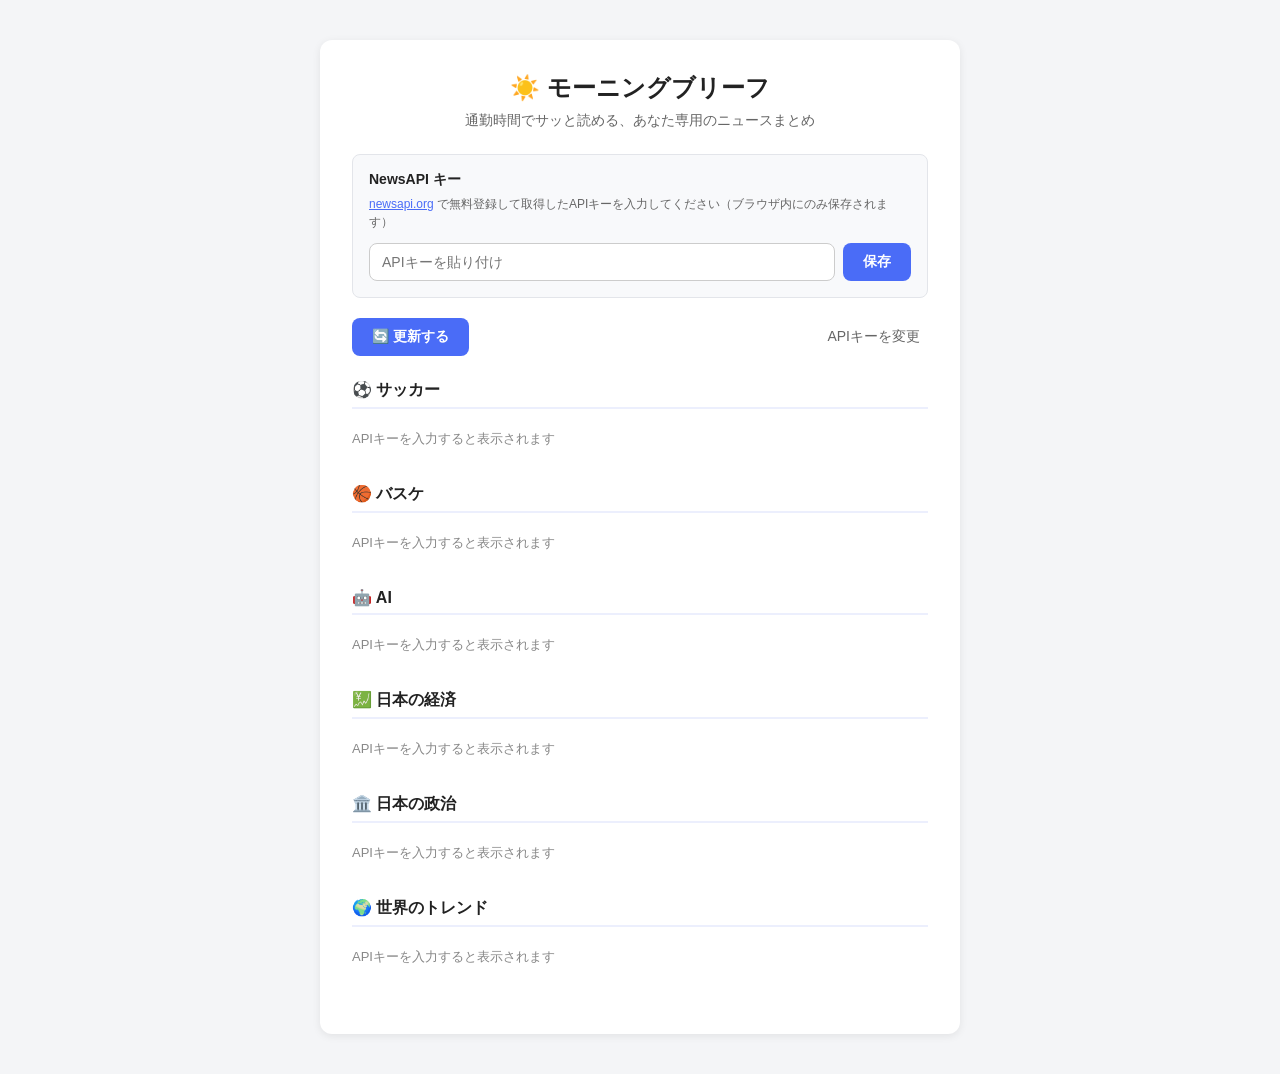
==== 002-morning-brief/index.html @ 2c719d94 "practiceリポジトリの初期セットアップ CLAUDE.mdの運用ルールを整備し、001-ai-daily-loggerと002-morning-briefを 1つのリポジトリに統合。001にRE" ====
<!DOCTYPE html>
<html lang="ja">
<head>
  <meta charset="UTF-8">
  <meta name="viewport" content="width=device-width, initial-scale=1.0">
  <title>モーニングブリーフ</title>
  <link rel="stylesheet" href="style.css">
</head>
<body>
  <div class="container">
    <header>
      <h1>☀️ モーニングブリーフ</h1>
      <p class="subtitle">通勤時間でサッと読める、あなた専用のニュースまとめ</p>
    </header>

    <section id="api-key-section" class="api-key-section">
      <label for="api-key-input">NewsAPI キー</label>
      <p class="hint">
        <a href="https://newsapi.org/register" target="_blank" rel="noopener">newsapi.org</a>
        で無料登録して取得したAPIキーを入力してください（ブラウザ内にのみ保存されます）
      </p>
      <div class="api-key-row">
        <input type="text" id="api-key-input" placeholder="APIキーを貼り付け">
        <button id="save-key-btn">保存</button>
      </div>
    </section>

    <div class="toolbar">
      <button id="refresh-btn">🔄 更新する</button>
      <button id="change-key-btn" class="link-btn">APIキーを変更</button>
    </div>

    <main id="feed"></main>
  </div>

  <script src="script.js"></script>
</body>
</html>
---- 002-morning-brief/style.css ----
* {
  box-sizing: border-box;
}

body {
  margin: 0;
  padding: 40px 16px;
  background: #f4f5f7;
  font-family: "Hiragino Kaku Gothic ProN", "Yu Gothic", sans-serif;
  color: #222;
}

.container {
  max-width: 640px;
  margin: 0 auto;
  background: #fff;
  border-radius: 12px;
  padding: 32px;
  box-shadow: 0 2px 8px rgba(0, 0, 0, 0.08);
}

header {
  text-align: center;
  margin-bottom: 24px;
}

h1 {
  margin: 0 0 8px;
  font-size: 24px;
}

.subtitle {
  margin: 0;
  color: #666;
  font-size: 14px;
}

/* API key section */

.api-key-section {
  background: #f8f9fb;
  border: 1px solid #e3e5ea;
  border-radius: 8px;
  padding: 16px;
  margin-bottom: 20px;
}

.api-key-section label {
  display: block;
  font-weight: bold;
  font-size: 14px;
  margin-bottom: 6px;
}

.api-key-section .hint {
  margin: 0 0 12px;
  font-size: 12px;
  color: #666;
  line-height: 1.5;
}

.api-key-section .hint a {
  color: #4a6cf7;
}

.api-key-row {
  display: flex;
  gap: 8px;
}

#api-key-input {
  flex: 1;
  padding: 10px 12px;
  border: 1px solid #ccc;
  border-radius: 8px;
  font-size: 14px;
}

#api-key-input:focus {
  outline: none;
  border-color: #6c8ef5;
}

/* Toolbar */

.toolbar {
  display: flex;
  align-items: center;
  justify-content: space-between;
  margin-bottom: 24px;
}

button {
  padding: 10px 20px;
  border: none;
  border-radius: 8px;
  background: #4a6cf7;
  color: #fff;
  font-size: 14px;
  font-weight: bold;
  cursor: pointer;
  transition: background 0.15s;
}

button:hover {
  background: #3a5be0;
}

button:disabled {
  background: #b7c2f1;
  cursor: not-allowed;
}

.link-btn {
  background: none;
  color: #666;
  font-weight: normal;
  padding: 4px 8px;
}

.link-btn:hover {
  background: none;
  color: #4a6cf7;
  text-decoration: underline;
}

/* Feed */

.category {
  margin-bottom: 28px;
}

.category-title {
  display: flex;
  align-items: center;
  gap: 8px;
  font-size: 16px;
  font-weight: bold;
  margin: 0 0 12px;
  padding-bottom: 6px;
  border-bottom: 2px solid #eceffd;
}

.article-list {
  list-style: none;
  margin: 0;
  padding: 0;
}

.article {
  padding: 10px 0;
  border-bottom: 1px solid #f0f1f4;
}

.article:last-child {
  border-bottom: none;
}

.article a {
  color: #222;
  font-size: 14px;
  font-weight: 600;
  line-height: 1.5;
  text-decoration: none;
}

.article a:hover {
  color: #4a6cf7;
  text-decoration: underline;
}

.article-meta {
  margin-top: 4px;
  font-size: 12px;
  color: #888;
}

.category-status {
  font-size: 13px;
  color: #888;
  padding: 8px 0;
}

.category-status.error {
  color: #d24545;
}

.empty-state {
  text-align: center;
  color: #888;
  font-size: 14px;
  padding: 40px 0;
}
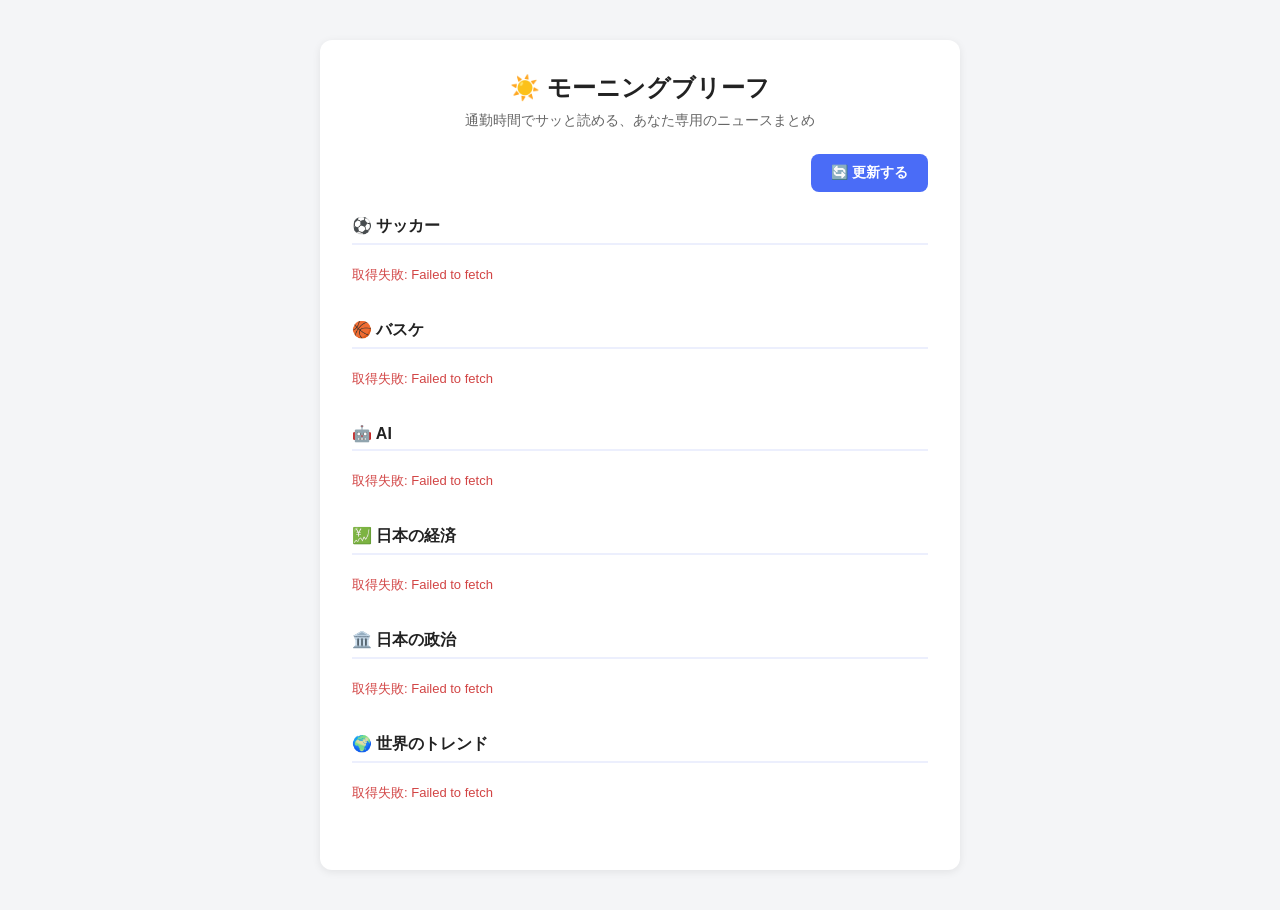
==== commit 1f8a9a86: "002-morning-brief: NewsAPI呼び出しをCloudflare Worker経由に変更 NewsAPI無料プランはブラウザからの直接呼び出しをlocalhost以外禁止しているため" ====
--- a/002-morning-brief/index.html
+++ b/002-morning-brief/index.html
@@ -13,21 +13,8 @@
       <p class="subtitle">通勤時間でサッと読める、あなた専用のニュースまとめ</p>
     </header>
 
-    <section id="api-key-section" class="api-key-section">
-      <label for="api-key-input">NewsAPI キー</label>
-      <p class="hint">
-        <a href="https://newsapi.org/register" target="_blank" rel="noopener">newsapi.org</a>
-        で無料登録して取得したAPIキーを入力してください（ブラウザ内にのみ保存されます）
-      </p>
-      <div class="api-key-row">
-        <input type="text" id="api-key-input" placeholder="APIキーを貼り付け">
-        <button id="save-key-btn">保存</button>
-      </div>
-    </section>
-
     <div class="toolbar">
       <button id="refresh-btn">🔄 更新する</button>
-      <button id="change-key-btn" class="link-btn">APIキーを変更</button>
     </div>
 
     <main id="feed"></main>
--- a/002-morning-brief/style.css
+++ b/002-morning-brief/style.css
@@ -35,58 +35,12 @@
   font-size: 14px;
 }
 
-/* API key section */
-
-.api-key-section {
-  background: #f8f9fb;
-  border: 1px solid #e3e5ea;
-  border-radius: 8px;
-  padding: 16px;
-  margin-bottom: 20px;
-}
-
-.api-key-section label {
-  display: block;
-  font-weight: bold;
-  font-size: 14px;
-  margin-bottom: 6px;
-}
-
-.api-key-section .hint {
-  margin: 0 0 12px;
-  font-size: 12px;
-  color: #666;
-  line-height: 1.5;
-}
-
-.api-key-section .hint a {
-  color: #4a6cf7;
-}
-
-.api-key-row {
-  display: flex;
-  gap: 8px;
-}
-
-#api-key-input {
-  flex: 1;
-  padding: 10px 12px;
-  border: 1px solid #ccc;
-  border-radius: 8px;
-  font-size: 14px;
-}
-
-#api-key-input:focus {
-  outline: none;
-  border-color: #6c8ef5;
-}
-
 /* Toolbar */
 
 .toolbar {
   display: flex;
   align-items: center;
-  justify-content: space-between;
+  justify-content: flex-end;
   margin-bottom: 24px;
 }
 
@@ -109,19 +63,6 @@
 button:disabled {
   background: #b7c2f1;
   cursor: not-allowed;
-}
-
-.link-btn {
-  background: none;
-  color: #666;
-  font-weight: normal;
-  padding: 4px 8px;
-}
-
-.link-btn:hover {
-  background: none;
-  color: #4a6cf7;
-  text-decoration: underline;
 }
 
 /* Feed */
@@ -169,6 +110,13 @@
   text-decoration: underline;
 }
 
+.article-original-title {
+  margin: 2px 0 0;
+  font-size: 12px;
+  color: #aaa;
+  font-style: italic;
+}
+
 .article-meta {
   margin-top: 4px;
   font-size: 12px;
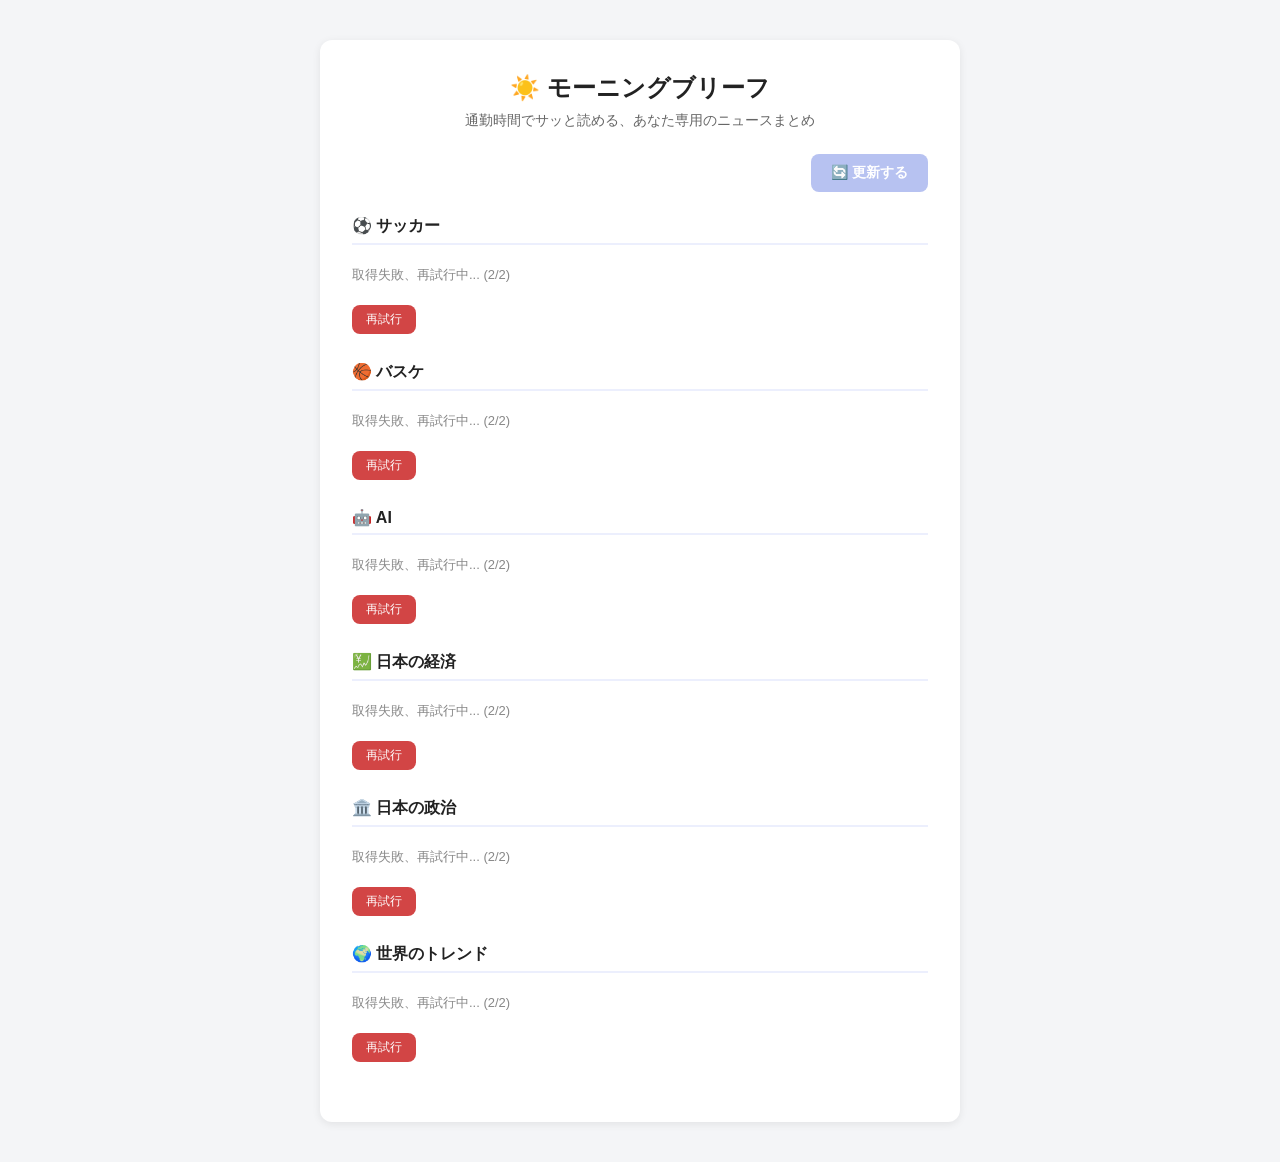
==== commit f1accde1: "Fix HTML syntax in index.html8" ====
--- a/002-morning-brief/index.html
+++ b/002-morning-brief/index.html
@@ -23,3 +23,4 @@
   <script src="script.js"></script>
 </body>
 </html>
+
--- a/002-morning-brief/style.css
+++ b/002-morning-brief/style.css
@@ -123,6 +123,21 @@
   color: #888;
 }
 
+.category-summary {
+  background: #f0f4ff;
+  border-left: 3px solid #4a6cf7;
+  border-radius: 0 8px 8px 0;
+  padding: 10px 12px;
+  margin: 0 0 12px;
+  font-size: 13px;
+  line-height: 1.6;
+  color: #333;
+}
+
+.category-summary.error {
+  display: none;
+}
+
 .category-status {
   font-size: 13px;
   color: #888;
@@ -133,6 +148,19 @@
   color: #d24545;
 }
 
+.retry-btn {
+  display: block;
+  padding: 6px 14px;
+  font-size: 12px;
+  font-weight: normal;
+  background: #d24545;
+  margin-top: 4px;
+}
+
+.retry-btn:hover {
+  background: #b23636;
+}
+
 .empty-state {
   text-align: center;
   color: #888;
